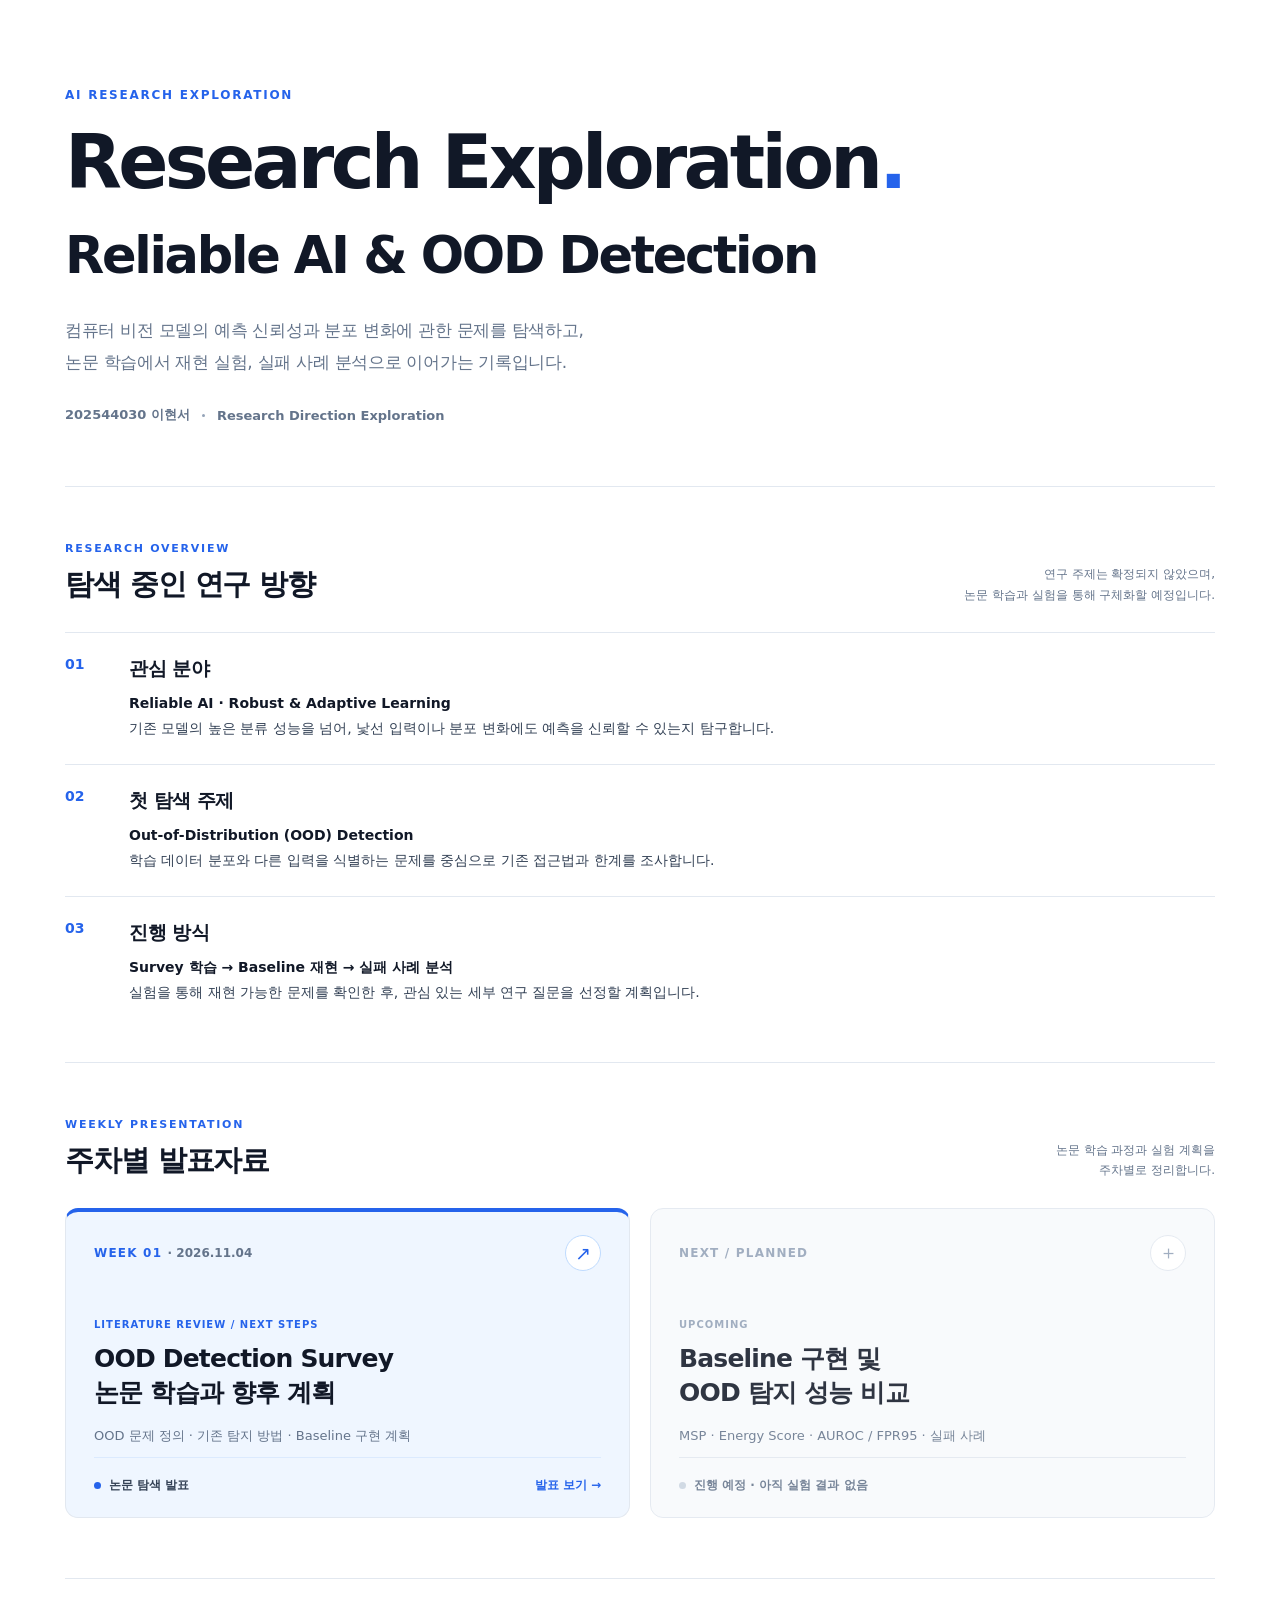
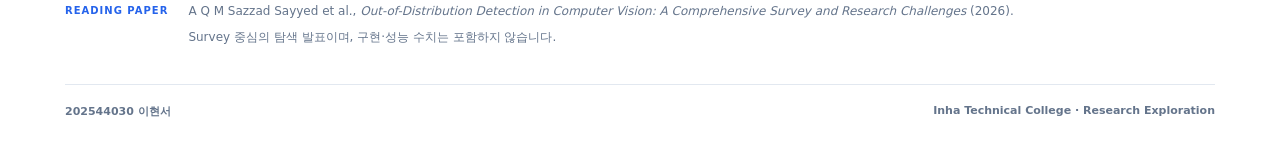
==== index.html @ 5dbd226a "Initial commit: OOD Detection research presentation" ====
<!doctype html>
<html lang="ko">
<head>
  <meta charset="utf-8">
  <meta name="viewport" content="width=device-width, initial-scale=1">
  <meta name="theme-color" content="#ffffff">
  <meta name="description" content="Reliable AI와 OOD Detection 연구 분야 탐색 및 주차별 발표 자료">
  <title>Research Exploration | Reliable AI & OOD Detection</title>
  <link rel="stylesheet" href="styles.css">
</head>
<body>
  <main class="page">
    <header class="hero" id="top">
      <div class="eyebrow">AI RESEARCH EXPLORATION</div>
      <h1>Research Exploration<span class="accent-dot">.</span><br><span class="hero-subtitle">Reliable AI &amp; OOD Detection</span></h1>
      <p class="hero-desc">컴퓨터 비전 모델의 예측 신뢰성과 분포 변화에 관한 문제를 탐색하고,<br class="desktop-only"> 논문 학습에서 재현 실험, 실패 사례 분석으로 이어가는 기록입니다.</p>
      <div class="author-meta"><span>202544030 이현서</span><i></i><span>Research Direction Exploration</span></div>
    </header>

    <section class="section about" aria-labelledby="about-title">
      <div class="section-top"><div><div class="section-label">RESEARCH OVERVIEW</div><h2 id="about-title">탐색 중인 연구 방향</h2></div><p class="section-caption">연구 주제는 확정되지 않았으며,<br>논문 학습과 실험을 통해 구체화할 예정입니다.</p></div>
      <div class="overview-list">
        <article class="overview-row"><span class="overview-num">01</span><div><h3>관심 분야</h3><p><strong>Reliable AI · Robust &amp; Adaptive Learning</strong><br>기존 모델의 높은 분류 성능을 넘어, 낯선 입력이나 분포 변화에도 예측을 신뢰할 수 있는지 탐구합니다.</p></div></article>
        <article class="overview-row"><span class="overview-num">02</span><div><h3>첫 탐색 주제</h3><p><strong>Out-of-Distribution (OOD) Detection</strong><br>학습 데이터 분포와 다른 입력을 식별하는 문제를 중심으로 기존 접근법과 한계를 조사합니다.</p></div></article>
        <article class="overview-row"><span class="overview-num">03</span><div><h3>진행 방식</h3><p><strong>Survey 학습 → Baseline 재현 → 실패 사례 분석</strong><br>실험을 통해 재현 가능한 문제를 확인한 후, 관심 있는 세부 연구 질문을 선정할 계획입니다.</p></div></article>
      </div>
    </section>

    <section class="section presentation" aria-labelledby="weekly-title">
      <div class="section-top"><div><div class="section-label">WEEKLY PRESENTATION</div><h2 id="weekly-title">주차별 발표자료</h2></div><p class="section-caption">논문 학습 과정과 실험 계획을<br>주차별로 정리합니다.</p></div>
      <div class="week-grid">
        <a class="week-card active" href="./week1/" aria-label="1주차 OOD Detection Survey 논문 학습 발표 보기">
          <div class="week-top"><span class="week-label">WEEK 01 <span class="week-date">· 2026.11.04</span></span><span class="circle-arrow" aria-hidden="true">↗</span></div>
          <div class="week-content"><span class="card-kicker">LITERATURE REVIEW / NEXT STEPS</span><h3>OOD Detection Survey<br>논문 학습과 향후 계획</h3><p>OOD 문제 정의 · 기존 탐지 방법 · Baseline 구현 계획</p></div>
          <div class="week-bottom"><span class="small-dot"></span><span>논문 탐색 발표</span><span class="open-label">발표 보기 <span aria-hidden="true">→</span></span></div>
        </a>
        <article class="week-card upcoming" aria-label="다음 발표 준비 중">
          <div class="week-top"><span class="week-label muted">NEXT / PLANNED</span><span class="circle-arrow next-arrow" aria-hidden="true">＋</span></div>
          <div class="week-content"><span class="card-kicker">UPCOMING</span><h3>Baseline 구현 및<br>OOD 탐지 성능 비교</h3><p>MSP · Energy Score · AUROC / FPR95 · 실패 사례</p></div>
          <div class="week-bottom muted-bottom"><span class="small-dot idle-dot"></span><span>진행 예정 · 아직 실험 결과 없음</span></div>
        </article>
      </div>
    </section>

    <section class="source-section"><span>READING PAPER</span><p>A Q M Sazzad Sayyed et al., <em>Out-of-Distribution Detection in Computer Vision: A Comprehensive Survey and Research Challenges</em> (2026). <span>Survey 중심의 탐색 발표이며, 구현·성능 수치는 포함하지 않습니다.</span></p></section>
  </main>
  <footer class="footer"><span>202544030 이현서</span><span>Inha Technical College · Research Exploration</span></footer>
</body>
</html>
---- styles.css ----
:root{--blue:#2563eb;--ink:#111827;--text:#334155;--muted:#64748b;--border:#e2e8f0;--soft:#f8fafc;--blue-soft:#eff6ff}
*{box-sizing:border-box}html,body{margin:0;min-height:100%;scroll-behavior:smooth}body{font-family:Pretendard,'Noto Sans KR','Apple SD Gothic Neo','Malgun Gothic',system-ui,sans-serif;background:#fff;color:var(--ink);-webkit-font-smoothing:antialiased}a{color:inherit;text-decoration:none}.page{width:min(1150px,calc(100% - 88px));margin:0 auto;padding-top:88px}.eyebrow,.section-label{font-size:12px;letter-spacing:1.75px;font-weight:800;color:var(--blue)}.hero{padding-bottom:62px;border-bottom:1px solid var(--border)}.hero h1{font-size:clamp(43px,6.1vw,74px);line-height:1.15;letter-spacing:-3.7px;margin:18px 0 0;font-weight:810}.accent-dot{color:var(--blue)}.hero-subtitle{font-size:clamp(32px,4vw,51px);letter-spacing:-2.3px}.hero-desc{font-size:17px;line-height:1.85;color:var(--muted);margin:25px 0 0;letter-spacing:-.3px}.author-meta{display:flex;align-items:center;gap:12px;margin-top:28px;font-size:13px;color:var(--muted);font-weight:650}.author-meta i{width:3px;height:3px;border-radius:50%;background:#94a3b8}.section{padding:55px 0 48px}.section-top{display:flex;justify-content:space-between;align-items:flex-end;gap:20px;margin-bottom:27px}.section-label{font-size:11px;margin-bottom:10px}.section-top h2{font-size:29px;letter-spacing:-1.1px;margin:0}.section-caption{color:var(--muted);font-size:12px;line-height:1.7;margin:0;text-align:right}.about{border-bottom:1px solid var(--border);padding-bottom:34px}.overview-list{border-top:1px solid var(--border)}.overview-row{display:grid;grid-template-columns:52px 1fr;padding:23px 0;border-bottom:1px solid var(--border);gap:12px}.overview-row:last-child{border-bottom:0}.overview-num{color:var(--blue);font-size:14px;font-weight:800}.overview-row h3{font-size:19px;letter-spacing:-.5px;margin:0 0 9px}.overview-row p{font-size:14px;line-height:1.78;color:var(--text);margin:0}.overview-row p strong{color:var(--ink)}.presentation{padding-bottom:60px}.week-grid{display:grid;grid-template-columns:repeat(2,minmax(0,1fr));gap:20px}.week-card{display:flex;flex-direction:column;min-height:310px;padding:26px 28px 23px;border:1px solid var(--border);border-radius:13px;background:var(--soft);transition:transform .18s,border-color .18s,box-shadow .18s}.week-card.active{background:var(--blue-soft);border-top:4px solid var(--blue);padding-top:23px}.week-card.active:hover{transform:translateY(-4px);border-color:#93c5fd;box-shadow:0 16px 35px rgba(15,23,42,.07)}.week-top,.week-bottom{display:flex;justify-content:space-between;align-items:center}.week-label{font-size:12px;letter-spacing:1.2px;font-weight:800;color:var(--blue)}.week-date{letter-spacing:0;color:var(--muted);font-weight:600}.week-label.muted{color:#94a3b8}.circle-arrow{display:grid;place-items:center;height:36px;width:36px;border-radius:50%;border:1px solid #bfdbfe;background:#fff;color:var(--blue);font-size:19px}.next-arrow{color:#94a3b8;border-color:var(--border)}.week-content{margin-top:42px}.card-kicker{color:var(--blue);font-size:10px;letter-spacing:1px;font-weight:800}.upcoming .card-kicker{color:#94a3b8}.week-content h3{margin:10px 0 14px;font-size:25px;line-height:1.38;letter-spacing:-.8px}.week-content p{margin:0;color:var(--muted);font-size:13px;line-height:1.65}.week-bottom{border-top:1px solid #dbeafe;margin-top:auto;padding-top:19px;justify-content:flex-start;gap:8px;font-size:12px;font-weight:700;color:var(--text)}.small-dot{width:7px;height:7px;background:var(--blue);border-radius:100%}.idle-dot{background:#cbd5e1}.open-label{margin-left:auto;color:var(--blue)}.upcoming{opacity:.87}.muted-bottom{border-color:var(--border);color:var(--muted)}.source-section{display:flex;gap:20px;padding:22px 0 35px;border-top:1px solid var(--border)}.source-section>span{white-space:nowrap;color:var(--blue);font-weight:800;font-size:10px;letter-spacing:1px;padding-top:4px}.source-section p{font-size:12px;line-height:1.8;margin:0;color:var(--muted)}.source-section p span{display:block;margin-top:5px}.footer{display:flex;justify-content:space-between;max-width:1150px;width:calc(100% - 88px);margin:0 auto;padding:19px 0 25px;border-top:1px solid var(--border);color:var(--muted);font-size:11px;font-weight:600}@media(max-width:720px){.page{width:calc(100% - 36px);padding-top:49px}.hero{padding-bottom:46px}.hero h1{font-size:42px;letter-spacing:-1.7px}.hero-subtitle{font-size:29px;letter-spacing:-1.3px}.hero-desc{font-size:14px}.desktop-only{display:none}.section{padding-top:43px}.section-top{display:block}.section-caption{text-align:left;margin-top:11px}.week-grid{grid-template-columns:1fr}.week-card{min-height:290px}.source-section{display:block}.source-section p{margin-top:9px}.footer{width:calc(100% - 36px);gap:20px;flex-direction:column}.overview-row{grid-template-columns:32px 1fr}}
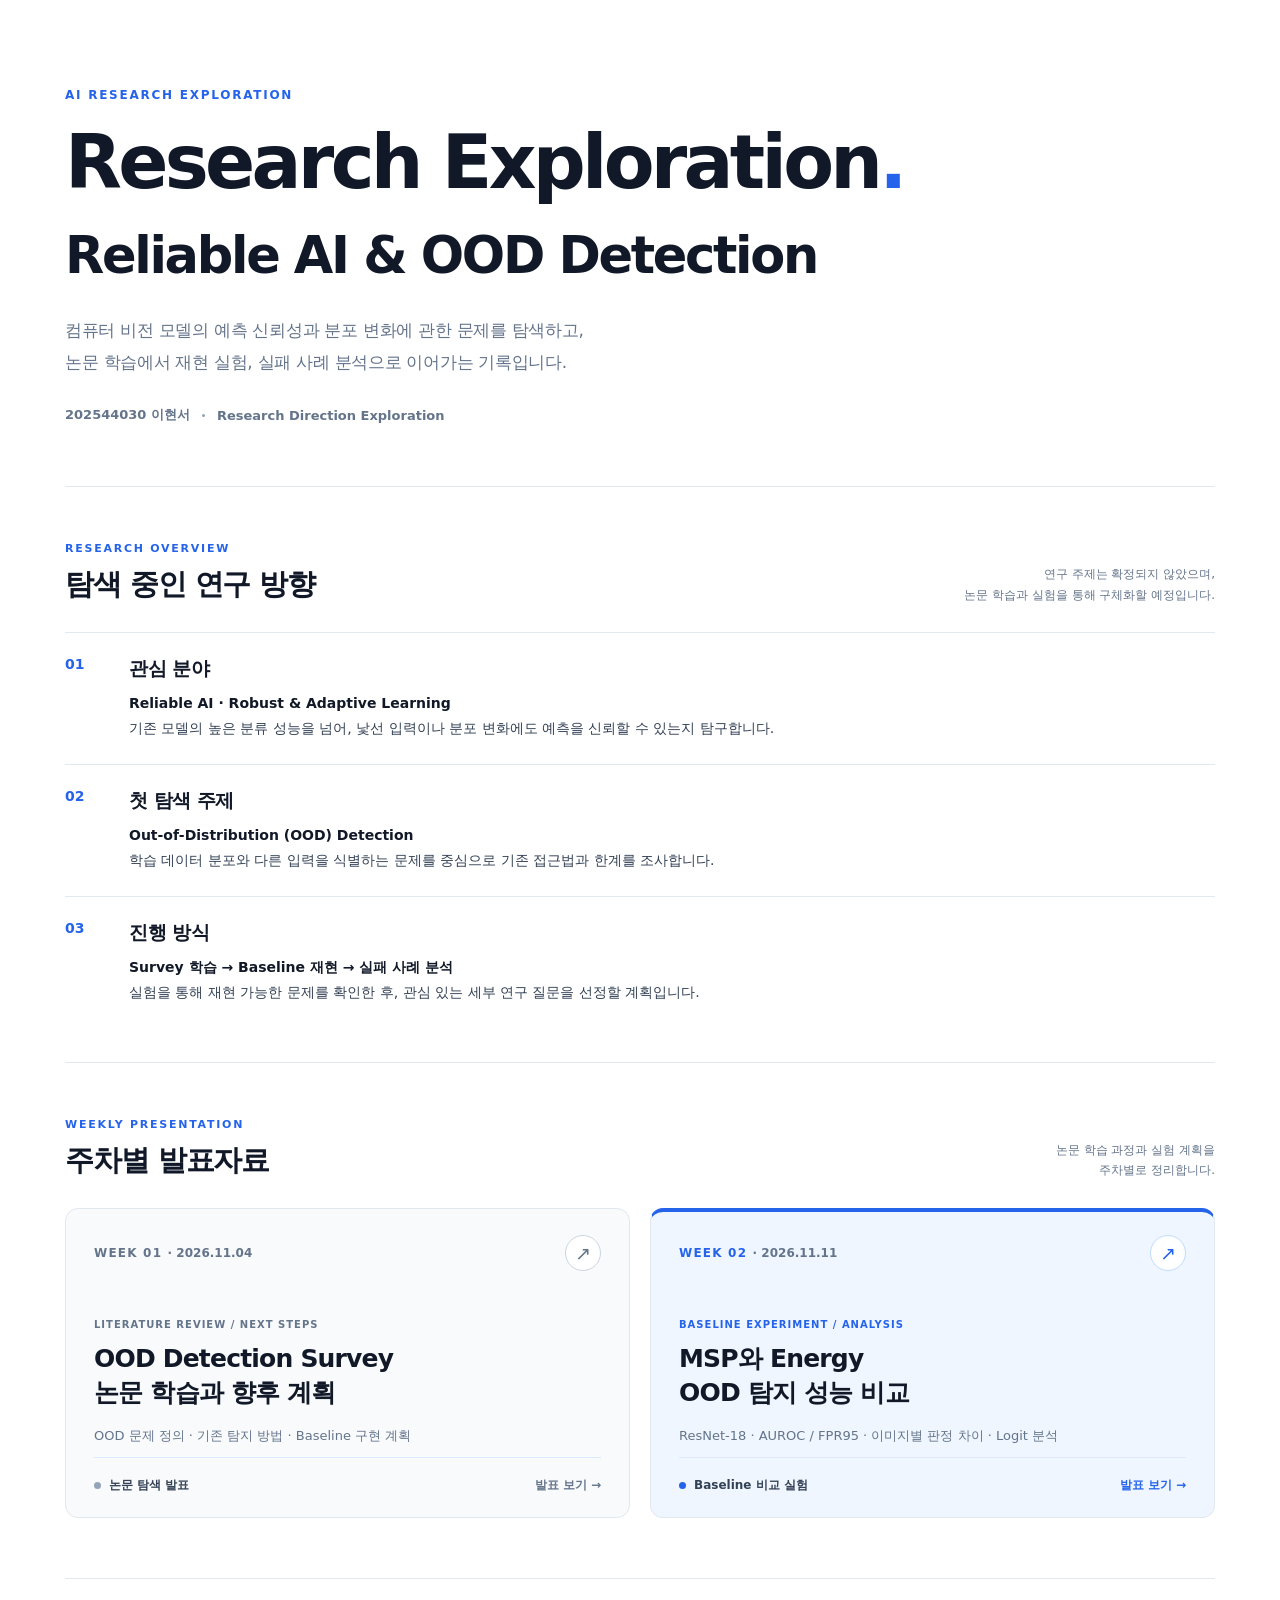
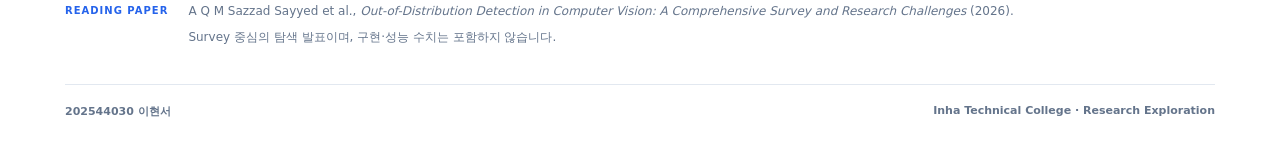
==== commit d37d1267: "Add Week 02 presentation with OOD threshold explanation" ====
--- a/index.html
+++ b/index.html
@@ -29,16 +29,52 @@
     <section class="section presentation" aria-labelledby="weekly-title">
       <div class="section-top"><div><div class="section-label">WEEKLY PRESENTATION</div><h2 id="weekly-title">주차별 발표자료</h2></div><p class="section-caption">논문 학습 과정과 실험 계획을<br>주차별로 정리합니다.</p></div>
       <div class="week-grid">
-        <a class="week-card active" href="./week1/" aria-label="1주차 OOD Detection Survey 논문 학습 발표 보기">
+        <a class="week-card past" href="./week1/" aria-label="1주차 OOD Detection Survey 논문 학습 발표 보기">
           <div class="week-top"><span class="week-label">WEEK 01 <span class="week-date">· 2026.11.04</span></span><span class="circle-arrow" aria-hidden="true">↗</span></div>
           <div class="week-content"><span class="card-kicker">LITERATURE REVIEW / NEXT STEPS</span><h3>OOD Detection Survey<br>논문 학습과 향후 계획</h3><p>OOD 문제 정의 · 기존 탐지 방법 · Baseline 구현 계획</p></div>
           <div class="week-bottom"><span class="small-dot"></span><span>논문 탐색 발표</span><span class="open-label">발표 보기 <span aria-hidden="true">→</span></span></div>
         </a>
-        <article class="week-card upcoming" aria-label="다음 발표 준비 중">
-          <div class="week-top"><span class="week-label muted">NEXT / PLANNED</span><span class="circle-arrow next-arrow" aria-hidden="true">＋</span></div>
-          <div class="week-content"><span class="card-kicker">UPCOMING</span><h3>Baseline 구현 및<br>OOD 탐지 성능 비교</h3><p>MSP · Energy Score · AUROC / FPR95 · 실패 사례</p></div>
-          <div class="week-bottom muted-bottom"><span class="small-dot idle-dot"></span><span>진행 예정 · 아직 실험 결과 없음</span></div>
-        </article>
+        
+<a class="week-card active"
+   href="./week2/"
+   aria-label="2주차 MSP와 Energy 비교 실험 발표 보기">
+
+  <div class="week-top">
+    <span class="week-label">
+      WEEK 02
+      <span class="week-date">· 2026.11.11</span>
+    </span>
+    <span class="circle-arrow" aria-hidden="true">↗</span>
+  </div>
+
+  <div class="week-content">
+    <span class="card-kicker">
+      BASELINE EXPERIMENT / ANALYSIS
+    </span>
+
+    <h3>
+      MSP와 Energy<br>
+      OOD 탐지 성능 비교
+    </h3>
+
+    <p>
+      ResNet-18 · AUROC / FPR95 ·
+      이미지별 판정 차이 · Logit 분석
+    </p>
+  </div>
+
+  <div class="week-bottom">
+    <span class="small-dot"></span>
+    <span>Baseline 비교 실험</span>
+
+    <span class="open-label">
+      발표 보기
+      <span aria-hidden="true">→</span>
+    </span>
+  </div>
+
+</a>
+
       </div>
     </section>
 
--- a/styles.css
+++ b/styles.css
@@ -1,2 +1,30 @@
 :root{--blue:#2563eb;--ink:#111827;--text:#334155;--muted:#64748b;--border:#e2e8f0;--soft:#f8fafc;--blue-soft:#eff6ff}
 *{box-sizing:border-box}html,body{margin:0;min-height:100%;scroll-behavior:smooth}body{font-family:Pretendard,'Noto Sans KR','Apple SD Gothic Neo','Malgun Gothic',system-ui,sans-serif;background:#fff;color:var(--ink);-webkit-font-smoothing:antialiased}a{color:inherit;text-decoration:none}.page{width:min(1150px,calc(100% - 88px));margin:0 auto;padding-top:88px}.eyebrow,.section-label{font-size:12px;letter-spacing:1.75px;font-weight:800;color:var(--blue)}.hero{padding-bottom:62px;border-bottom:1px solid var(--border)}.hero h1{font-size:clamp(43px,6.1vw,74px);line-height:1.15;letter-spacing:-3.7px;margin:18px 0 0;font-weight:810}.accent-dot{color:var(--blue)}.hero-subtitle{font-size:clamp(32px,4vw,51px);letter-spacing:-2.3px}.hero-desc{font-size:17px;line-height:1.85;color:var(--muted);margin:25px 0 0;letter-spacing:-.3px}.author-meta{display:flex;align-items:center;gap:12px;margin-top:28px;font-size:13px;color:var(--muted);font-weight:650}.author-meta i{width:3px;height:3px;border-radius:50%;background:#94a3b8}.section{padding:55px 0 48px}.section-top{display:flex;justify-content:space-between;align-items:flex-end;gap:20px;margin-bottom:27px}.section-label{font-size:11px;margin-bottom:10px}.section-top h2{font-size:29px;letter-spacing:-1.1px;margin:0}.section-caption{color:var(--muted);font-size:12px;line-height:1.7;margin:0;text-align:right}.about{border-bottom:1px solid var(--border);padding-bottom:34px}.overview-list{border-top:1px solid var(--border)}.overview-row{display:grid;grid-template-columns:52px 1fr;padding:23px 0;border-bottom:1px solid var(--border);gap:12px}.overview-row:last-child{border-bottom:0}.overview-num{color:var(--blue);font-size:14px;font-weight:800}.overview-row h3{font-size:19px;letter-spacing:-.5px;margin:0 0 9px}.overview-row p{font-size:14px;line-height:1.78;color:var(--text);margin:0}.overview-row p strong{color:var(--ink)}.presentation{padding-bottom:60px}.week-grid{display:grid;grid-template-columns:repeat(2,minmax(0,1fr));gap:20px}.week-card{display:flex;flex-direction:column;min-height:310px;padding:26px 28px 23px;border:1px solid var(--border);border-radius:13px;background:var(--soft);transition:transform .18s,border-color .18s,box-shadow .18s}.week-card.active{background:var(--blue-soft);border-top:4px solid var(--blue);padding-top:23px}.week-card.active:hover{transform:translateY(-4px);border-color:#93c5fd;box-shadow:0 16px 35px rgba(15,23,42,.07)}.week-top,.week-bottom{display:flex;justify-content:space-between;align-items:center}.week-label{font-size:12px;letter-spacing:1.2px;font-weight:800;color:var(--blue)}.week-date{letter-spacing:0;color:var(--muted);font-weight:600}.week-label.muted{color:#94a3b8}.circle-arrow{display:grid;place-items:center;height:36px;width:36px;border-radius:50%;border:1px solid #bfdbfe;background:#fff;color:var(--blue);font-size:19px}.next-arrow{color:#94a3b8;border-color:var(--border)}.week-content{margin-top:42px}.card-kicker{color:var(--blue);font-size:10px;letter-spacing:1px;font-weight:800}.upcoming .card-kicker{color:#94a3b8}.week-content h3{margin:10px 0 14px;font-size:25px;line-height:1.38;letter-spacing:-.8px}.week-content p{margin:0;color:var(--muted);font-size:13px;line-height:1.65}.week-bottom{border-top:1px solid #dbeafe;margin-top:auto;padding-top:19px;justify-content:flex-start;gap:8px;font-size:12px;font-weight:700;color:var(--text)}.small-dot{width:7px;height:7px;background:var(--blue);border-radius:100%}.idle-dot{background:#cbd5e1}.open-label{margin-left:auto;color:var(--blue)}.upcoming{opacity:.87}.muted-bottom{border-color:var(--border);color:var(--muted)}.source-section{display:flex;gap:20px;padding:22px 0 35px;border-top:1px solid var(--border)}.source-section>span{white-space:nowrap;color:var(--blue);font-weight:800;font-size:10px;letter-spacing:1px;padding-top:4px}.source-section p{font-size:12px;line-height:1.8;margin:0;color:var(--muted)}.source-section p span{display:block;margin-top:5px}.footer{display:flex;justify-content:space-between;max-width:1150px;width:calc(100% - 88px);margin:0 auto;padding:19px 0 25px;border-top:1px solid var(--border);color:var(--muted);font-size:11px;font-weight:600}@media(max-width:720px){.page{width:calc(100% - 36px);padding-top:49px}.hero{padding-bottom:46px}.hero h1{font-size:42px;letter-spacing:-1.7px}.hero-subtitle{font-size:29px;letter-spacing:-1.3px}.hero-desc{font-size:14px}.desktop-only{display:none}.section{padding-top:43px}.section-top{display:block}.section-caption{text-align:left;margin-top:11px}.week-grid{grid-template-columns:1fr}.week-card{min-height:290px}.source-section{display:block}.source-section p{margin-top:9px}.footer{width:calc(100% - 36px);gap:20px;flex-direction:column}.overview-row{grid-template-columns:32px 1fr}}
+/* 지난 발표: 회색, 현재 발표: 파란색 */
+
+.week-card.past {
+  background: #f8fafc;
+  border: 1px solid #e2e8f0;
+  padding-top: 26px;
+}
+
+.week-card.past .week-label,
+.week-card.past .card-kicker,
+.week-card.past .circle-arrow,
+.week-card.past .open-label {
+  color: #64748b;
+}
+
+.week-card.past .circle-arrow {
+  border-color: #cbd5e1;
+}
+
+.week-card.past .small-dot {
+  background: #94a3b8;
+}
+
+.week-card.past:hover {
+  transform: translateY(-4px);
+  border-color: #cbd5e1;
+  box-shadow: 0 12px 28px rgba(15, 23, 42, 0.06);
+}
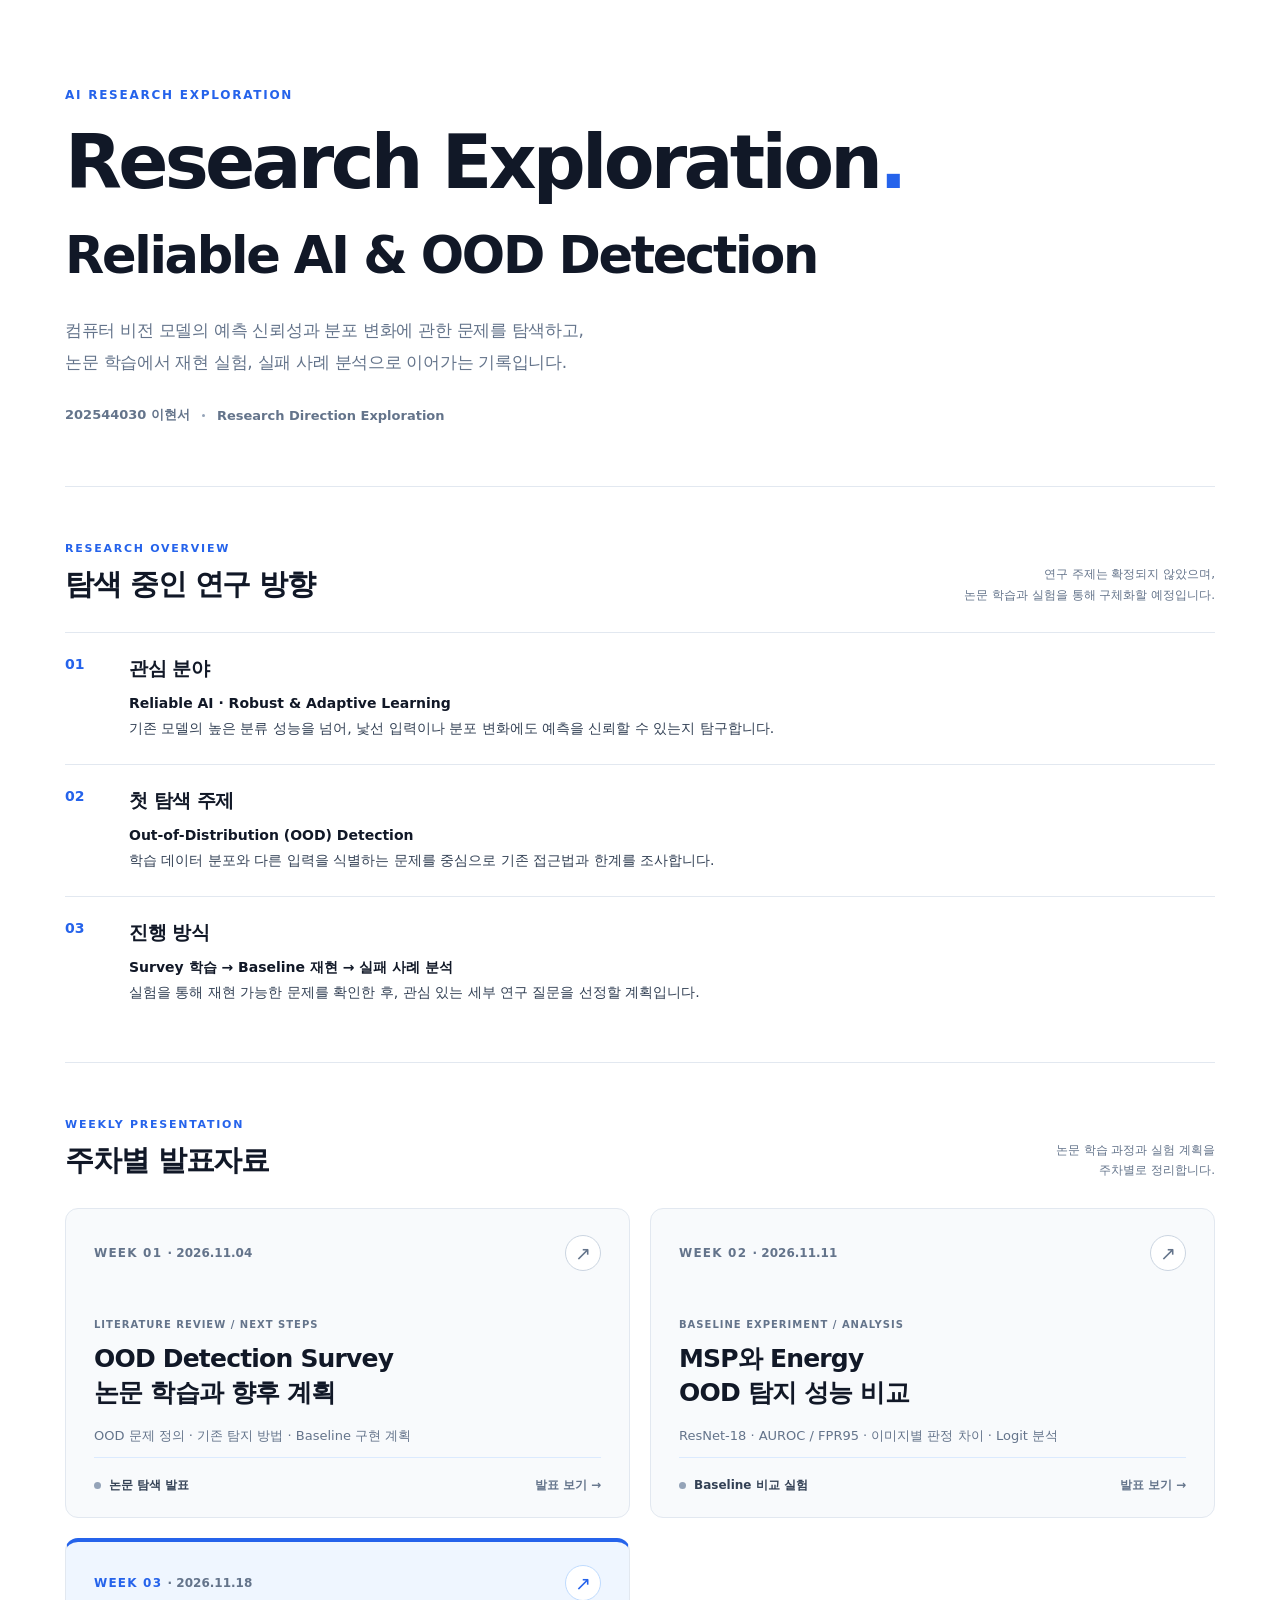
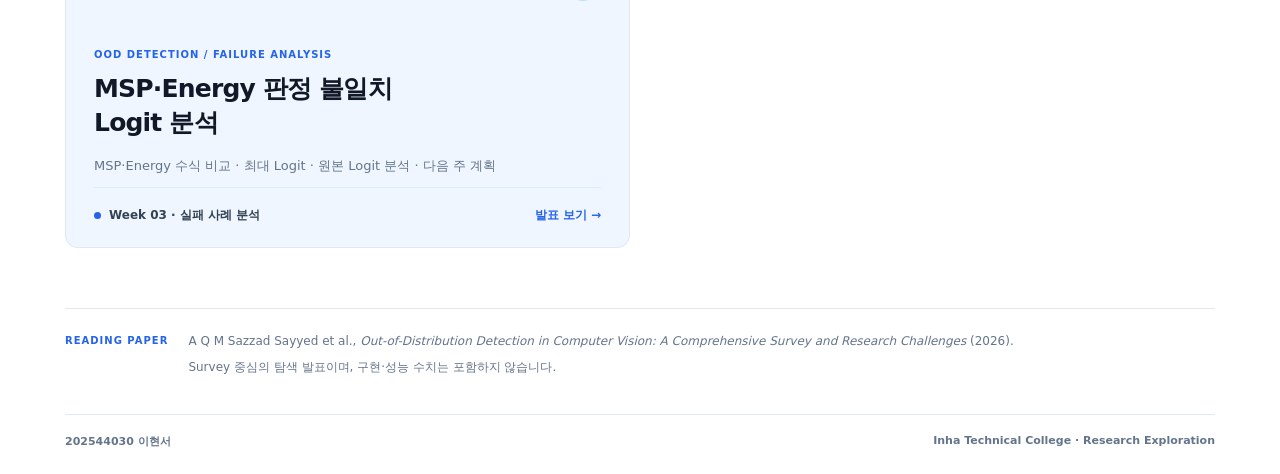
==== commit 8f29238e: "Publish Week 03 presentation and update homepage" ====
--- a/index.html
+++ b/index.html
@@ -35,7 +35,7 @@
           <div class="week-bottom"><span class="small-dot"></span><span>논문 탐색 발표</span><span class="open-label">발표 보기 <span aria-hidden="true">→</span></span></div>
         </a>
         
-<a class="week-card active"
+<a class="week-card past"
    href="./week2/"
    aria-label="2주차 MSP와 Energy 비교 실험 발표 보기">
 
@@ -75,7 +75,12 @@
 
 </a>
 
-      </div>
+              <a class="week-card active" href="./week3/" aria-label="3주차 MSP와 Energy 판정 불일치 분석 발표 보기">
+          <div class="week-top"><span class="week-label">WEEK 03 <span class="week-date">· 2026.11.18</span></span><span class="circle-arrow" aria-hidden="true">↗</span></div>
+          <div class="week-content"><span class="card-kicker">OOD DETECTION / FAILURE ANALYSIS</span><h3>MSP·Energy 판정 불일치<br>Logit 분석</h3><p>MSP·Energy 수식 비교 · 최대 Logit · 원본 Logit 분석 · 다음 주 계획</p></div>
+          <div class="week-bottom"><span class="small-dot"></span><span>Week 03 · 실패 사례 분석</span><span class="open-label">발표 보기 <span aria-hidden="true">→</span></span></div>
+        </a>
+</div>
     </section>
 
     <section class="source-section"><span>READING PAPER</span><p>A Q M Sazzad Sayyed et al., <em>Out-of-Distribution Detection in Computer Vision: A Comprehensive Survey and Research Challenges</em> (2026). <span>Survey 중심의 탐색 발표이며, 구현·성능 수치는 포함하지 않습니다.</span></p></section>
